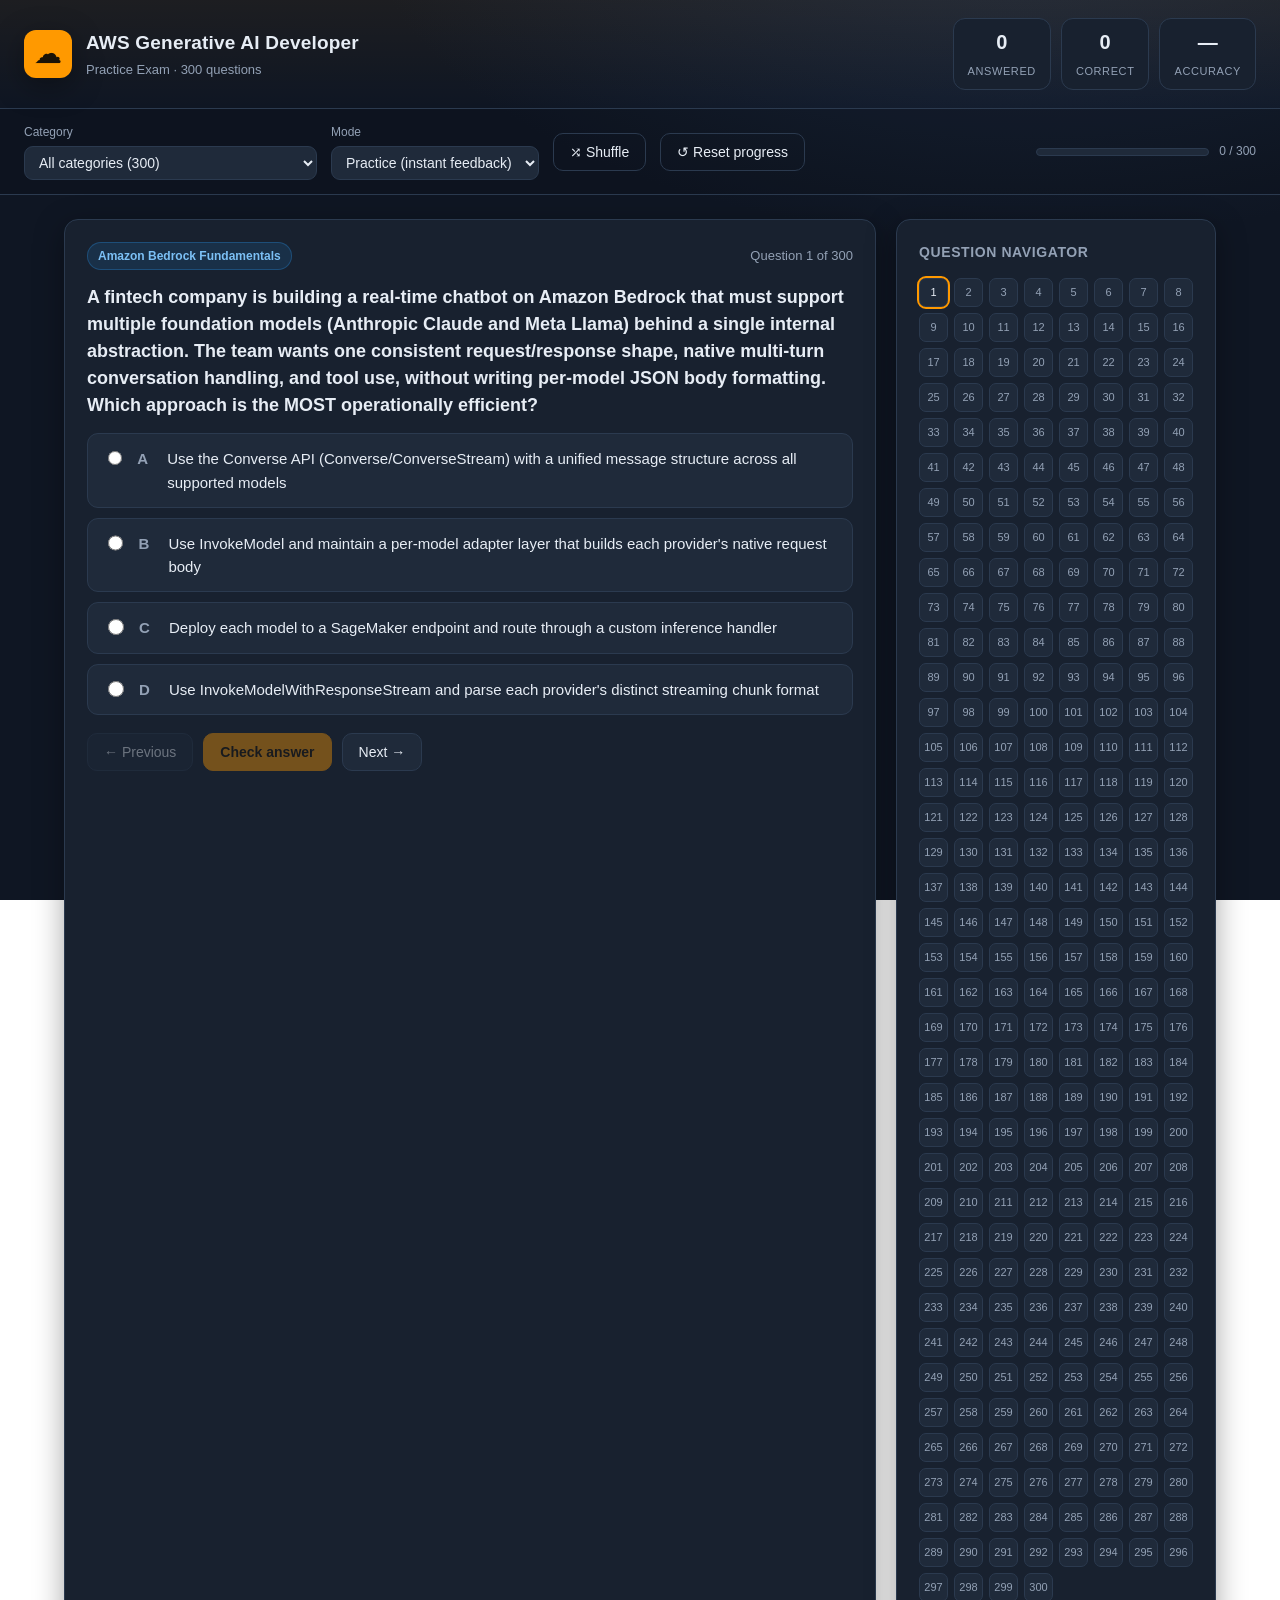
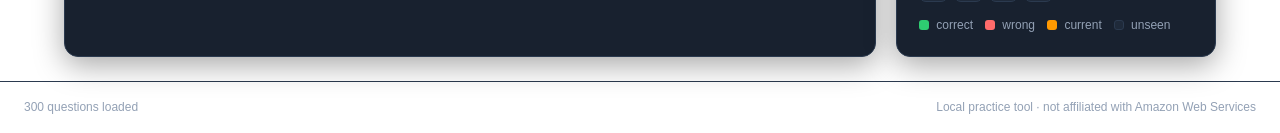
==== GenAI/index.html @ b89aa901 "Add AWS Generative AI Developer (Professional) practice exam webapp 300 scenario-based, professional" ====
<!DOCTYPE html>
<html lang="en">
<head>
  <meta charset="UTF-8" />
  <meta name="viewport" content="width=device-width, initial-scale=1.0" />
  <title>AWS Generative AI Developer — Practice Exam</title>
  <link rel="stylesheet" href="styles.css" />
</head>
<body>
  <header class="topbar">
    <div class="brand">
      <span class="logo">☁︎</span>
      <div>
        <h1>AWS Generative AI Developer</h1>
        <p class="subtitle">Practice Exam · 300 questions</p>
      </div>
    </div>
    <div class="stats" id="stats">
      <div class="stat"><span class="stat-num" id="stat-answered">0</span><span class="stat-label">Answered</span></div>
      <div class="stat"><span class="stat-num" id="stat-correct">0</span><span class="stat-label">Correct</span></div>
      <div class="stat"><span class="stat-num" id="stat-accuracy">—</span><span class="stat-label">Accuracy</span></div>
    </div>
  </header>

  <div class="toolbar">
    <label>Category
      <select id="category-filter"></select>
    </label>
    <label>Mode
      <select id="mode-select">
        <option value="practice">Practice (instant feedback)</option>
        <option value="exam">Exam (reveal at end)</option>
      </select>
    </label>
    <button id="shuffle-btn" class="btn ghost">⤮ Shuffle</button>
    <button id="reset-btn" class="btn ghost">↺ Reset progress</button>
    <div class="spacer"></div>
    <div class="progress-wrap">
      <div class="progress-bar"><div class="progress-fill" id="progress-fill"></div></div>
      <span class="progress-text" id="progress-text">0 / 0</span>
    </div>
  </div>

  <main id="main">
    <section class="card" id="question-card">
      <div class="card-head">
        <span class="badge" id="q-category">—</span>
        <span class="q-index" id="q-index">Question 0 of 0</span>
      </div>
      <h2 class="q-text" id="q-text">Loading questions…</h2>
      <p class="q-hint" id="q-hint"></p>
      <form id="options-form" class="options"></form>
      <div class="feedback" id="feedback" hidden></div>
      <div class="actions">
        <button class="btn" id="prev-btn">← Previous</button>
        <button class="btn primary" id="check-btn">Check answer</button>
        <button class="btn" id="next-btn">Next →</button>
      </div>
    </section>

    <aside class="card grid-card">
      <h3>Question navigator</h3>
      <div class="grid" id="nav-grid"></div>
      <div class="legend">
        <span><i class="dot correct"></i> correct</span>
        <span><i class="dot wrong"></i> wrong</span>
        <span><i class="dot current"></i> current</span>
        <span><i class="dot unseen"></i> unseen</span>
      </div>
    </aside>
  </main>

  <div class="exam-result card" id="exam-result" hidden></div>

  <footer class="foot">
    <span id="foot-status">Loading…</span>
    <span>Local practice tool · not affiliated with Amazon Web Services</span>
  </footer>

  <script src="app.js"></script>
</body>
</html>
---- GenAI/styles.css ----
:root {
  --bg: #0f1623;
  --panel: #18212f;
  --panel-2: #1f2a3a;
  --ink: #e7edf5;
  --muted: #93a1b5;
  --line: #2b3a4f;
  --accent: #ff9900;        /* AWS orange */
  --accent-2: #2688d4;
  --green: #2ecc71;
  --green-bg: #14361f;
  --red: #ff6b6b;
  --red-bg: #3a1a1d;
  --radius: 14px;
  --shadow: 0 8px 30px rgba(0,0,0,.35);
}

* { box-sizing: border-box; }
html, body { margin: 0; padding: 0; }
body {
  background: radial-gradient(1200px 600px at 80% -10%, #1b2940 0%, var(--bg) 55%) fixed;
  color: var(--ink);
  font: 15px/1.55 -apple-system, BlinkMacSystemFont, "Segoe UI", Roboto, Helvetica, Arial, sans-serif;
  min-height: 100vh;
}

.topbar {
  display: flex; align-items: center; justify-content: space-between;
  gap: 16px; padding: 18px 24px; border-bottom: 1px solid var(--line);
  background: linear-gradient(180deg, rgba(255,153,0,.06), transparent);
}
.brand { display: flex; align-items: center; gap: 14px; }
.logo {
  font-size: 28px; width: 48px; height: 48px; display: grid; place-items: center;
  background: var(--accent); color: #1a1206; border-radius: 12px; box-shadow: var(--shadow);
}
.topbar h1 { margin: 0; font-size: 19px; letter-spacing: .2px; }
.subtitle { margin: 2px 0 0; color: var(--muted); font-size: 13px; }

.stats { display: flex; gap: 10px; }
.stat {
  background: var(--panel); border: 1px solid var(--line); border-radius: 12px;
  padding: 8px 14px; min-width: 78px; text-align: center;
}
.stat-num { display: block; font-size: 20px; font-weight: 700; }
.stat-label { color: var(--muted); font-size: 11px; text-transform: uppercase; letter-spacing: .6px; }

.toolbar {
  display: flex; align-items: center; gap: 14px; flex-wrap: wrap;
  padding: 14px 24px; border-bottom: 1px solid var(--line); background: rgba(0,0,0,.12);
}
.toolbar label { color: var(--muted); font-size: 12px; display: flex; flex-direction: column; gap: 4px; }
.toolbar select {
  background: var(--panel-2); color: var(--ink); border: 1px solid var(--line);
  border-radius: 9px; padding: 7px 10px; font-size: 14px; min-width: 160px;
}
.spacer { flex: 1; }
.progress-wrap { display: flex; align-items: center; gap: 10px; min-width: 220px; }
.progress-bar { flex: 1; height: 8px; background: var(--panel-2); border-radius: 99px; overflow: hidden; border: 1px solid var(--line); }
.progress-fill { height: 100%; width: 0%; background: linear-gradient(90deg, var(--accent), #ffc266); transition: width .3s ease; }
.progress-text { color: var(--muted); font-size: 12px; white-space: nowrap; }

main {
  display: grid; grid-template-columns: 1fr 320px; gap: 20px;
  max-width: 1200px; margin: 24px auto; padding: 0 24px;
}
@media (max-width: 900px) { main { grid-template-columns: 1fr; } }

.card {
  background: var(--panel); border: 1px solid var(--line);
  border-radius: var(--radius); padding: 22px; box-shadow: var(--shadow);
}
.card-head { display: flex; align-items: center; justify-content: space-between; margin-bottom: 14px; }
.badge {
  background: rgba(38,136,212,.15); color: #7cc0f5; border: 1px solid rgba(38,136,212,.35);
  padding: 4px 10px; border-radius: 99px; font-size: 12px; font-weight: 600;
}
.q-index { color: var(--muted); font-size: 13px; }
.q-text { font-size: 18px; line-height: 1.5; margin: 4px 0 6px; }
.q-hint { color: var(--accent); font-size: 13px; margin: 0 0 14px; font-weight: 600; }

.options { display: flex; flex-direction: column; gap: 10px; margin: 8px 0 4px; }
.option {
  display: flex; align-items: flex-start; gap: 12px; padding: 13px 15px; cursor: pointer;
  background: var(--panel-2); border: 1px solid var(--line); border-radius: 11px; transition: all .15s ease;
}
.option:hover { border-color: var(--accent-2); }
.option input { margin-top: 3px; accent-color: var(--accent); width: 16px; height: 16px; }
.option .opt-letter { font-weight: 700; color: var(--muted); min-width: 18px; }
.option.correct { background: var(--green-bg); border-color: var(--green); }
.option.wrong { background: var(--red-bg); border-color: var(--red); }
.option.disabled { cursor: default; opacity: .9; }

.feedback { margin: 16px 0 4px; padding: 14px 16px; border-radius: 11px; font-size: 14px; }
.feedback.right { background: var(--green-bg); border: 1px solid var(--green); }
.feedback.wrong { background: var(--red-bg); border: 1px solid var(--red); }
.feedback .verdict { font-weight: 700; display: block; margin-bottom: 6px; }
.feedback .explain { color: var(--ink); }

.actions { display: flex; gap: 10px; margin-top: 18px; }
.btn {
  background: var(--panel-2); color: var(--ink); border: 1px solid var(--line);
  border-radius: 10px; padding: 10px 16px; font-size: 14px; cursor: pointer; transition: all .15s ease;
}
.btn:hover { border-color: var(--accent-2); }
.btn:disabled { opacity: .4; cursor: not-allowed; }
.btn.primary { background: var(--accent); color: #1a1206; border-color: var(--accent); font-weight: 700; }
.btn.primary:hover { filter: brightness(1.05); }
.btn.ghost { background: transparent; }

.grid-card h3 { margin: 0 0 14px; font-size: 14px; color: var(--muted); text-transform: uppercase; letter-spacing: .6px; }
.grid { display: grid; grid-template-columns: repeat(8, 1fr); gap: 6px; }
.grid button {
  aspect-ratio: 1; border: 1px solid var(--line); background: var(--panel-2); color: var(--muted);
  border-radius: 7px; font-size: 11px; cursor: pointer; padding: 0;
}
.grid button.current { outline: 2px solid var(--accent); color: var(--ink); }
.grid button.correct { background: var(--green); color: #06210f; border-color: var(--green); }
.grid button.wrong { background: var(--red); color: #2a0a0c; border-color: var(--red); }
.legend { display: flex; flex-wrap: wrap; gap: 12px; margin-top: 14px; color: var(--muted); font-size: 12px; }
.legend i.dot { display: inline-block; width: 10px; height: 10px; border-radius: 3px; margin-right: 4px; vertical-align: middle; }
.dot.correct { background: var(--green); } .dot.wrong { background: var(--red); }
.dot.current { background: var(--accent); } .dot.unseen { background: var(--panel-2); border: 1px solid var(--line); }

.exam-result { max-width: 1200px; margin: 0 auto 24px; padding: 24px; }
.exam-result h2 { margin-top: 0; }
.score-big { font-size: 42px; font-weight: 800; color: var(--accent); }

.foot {
  display: flex; justify-content: space-between; gap: 16px; flex-wrap: wrap;
  padding: 16px 24px; color: var(--muted); font-size: 12px; border-top: 1px solid var(--line); margin-top: 20px;
}
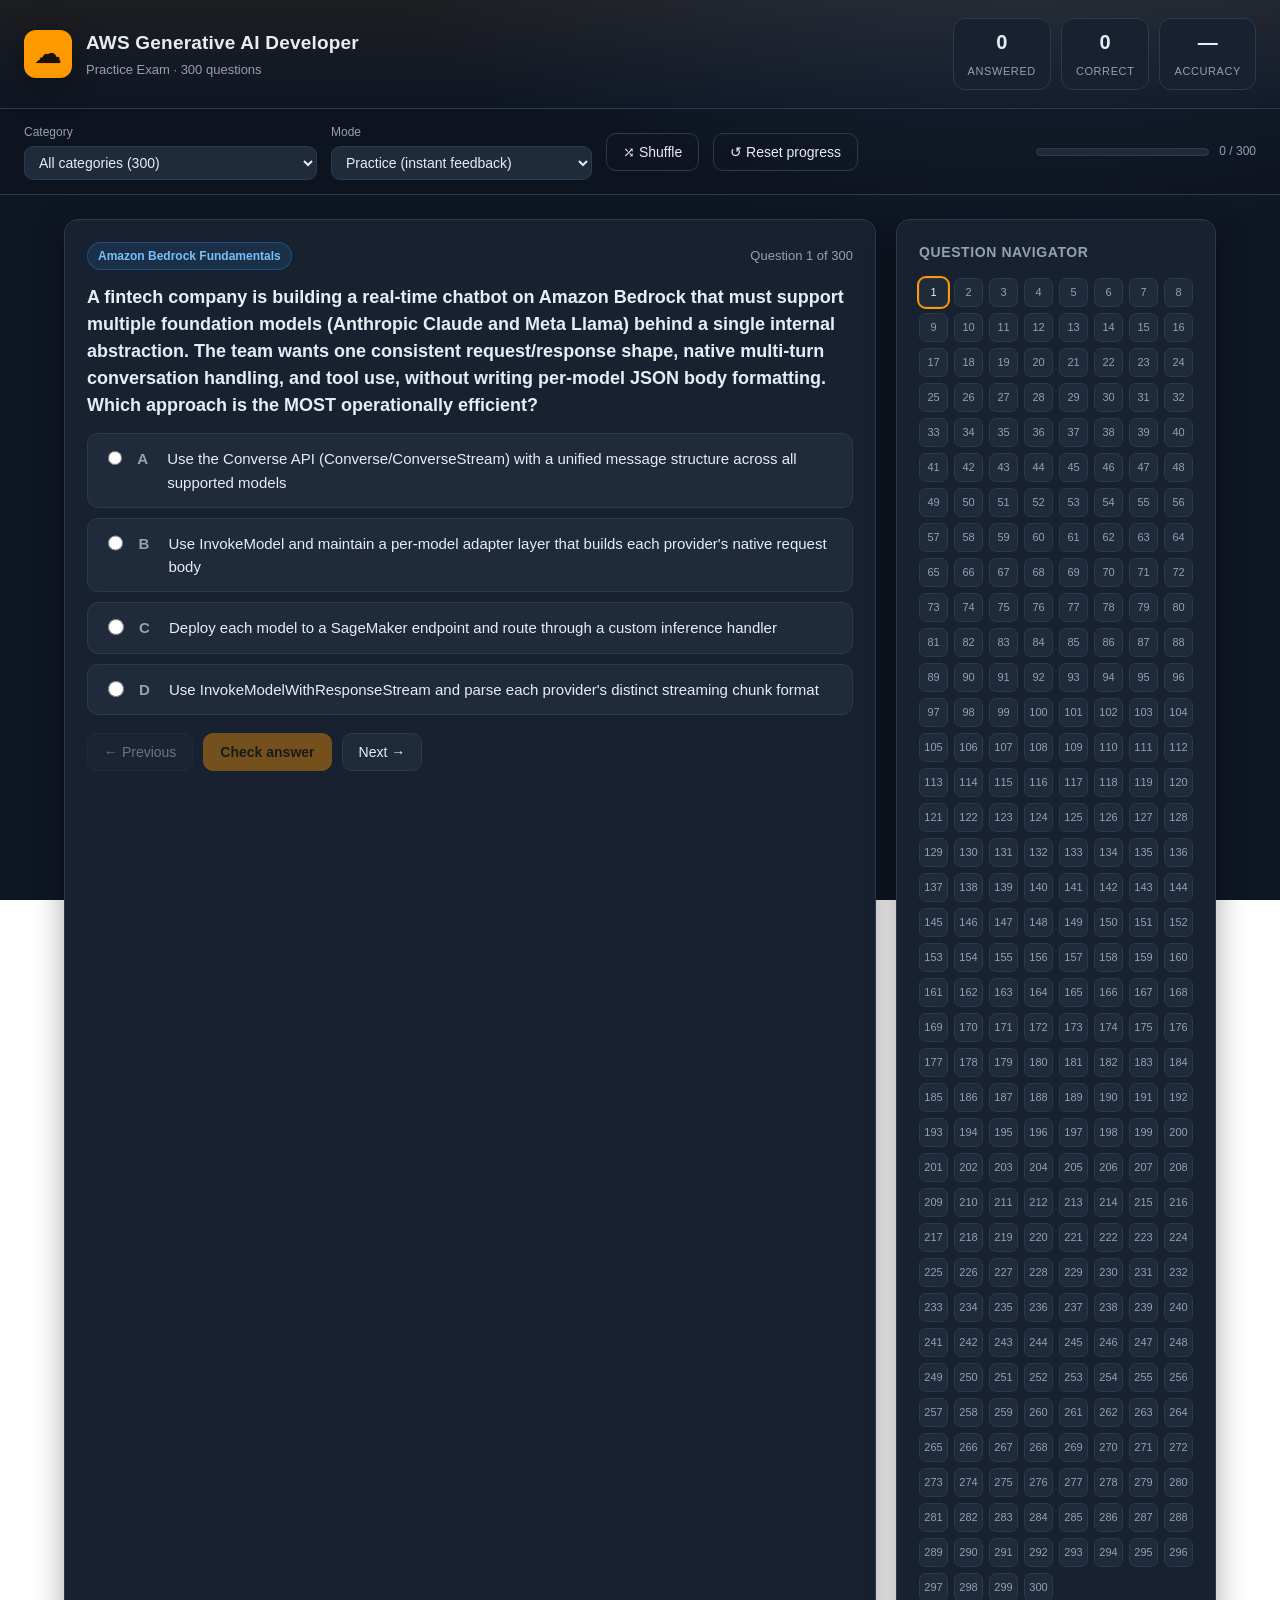
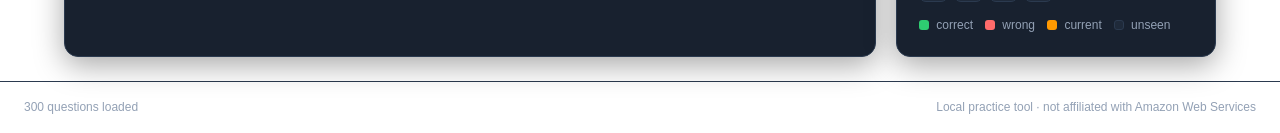
==== commit 07b7ce1e: "Add timed full-length mock-exam mode to GenAI practice app 65 random questions balanced across all 1" ====
--- a/GenAI/index.html
+++ b/GenAI/index.html
@@ -16,6 +16,7 @@
       </div>
     </div>
     <div class="stats" id="stats">
+      <div class="stat timer" id="timer" hidden><span class="stat-num" id="timer-num">--:--</span><span class="stat-label">Time left</span></div>
       <div class="stat"><span class="stat-num" id="stat-answered">0</span><span class="stat-label">Answered</span></div>
       <div class="stat"><span class="stat-num" id="stat-correct">0</span><span class="stat-label">Correct</span></div>
       <div class="stat"><span class="stat-num" id="stat-accuracy">—</span><span class="stat-label">Accuracy</span></div>
@@ -30,6 +31,7 @@
       <select id="mode-select">
         <option value="practice">Practice (instant feedback)</option>
         <option value="exam">Exam (reveal at end)</option>
+        <option value="mock">Mock exam (timed, 65 Q / 130 min)</option>
       </select>
     </label>
     <button id="shuffle-btn" class="btn ghost">⤮ Shuffle</button>
@@ -40,6 +42,19 @@
       <span class="progress-text" id="progress-text">0 / 0</span>
     </div>
   </div>
+
+  <section class="mock-start card" id="mock-start" hidden>
+    <h2>Full-length timed mock exam</h2>
+    <p class="mock-lead">Simulates the real testing experience at professional difficulty.</p>
+    <ul class="mock-facts">
+      <li><strong>65</strong> questions, drawn at random and balanced across all 10 domains</li>
+      <li><strong>130 minutes</strong> on a countdown timer — the exam auto-submits when time runs out</li>
+      <li><strong>No feedback</strong> during the exam; you can flag/revisit any question via the navigator</li>
+      <li>Scored at the end with a <strong>per-domain breakdown</strong> and full answer review (passing ≈ 72%)</li>
+    </ul>
+    <button id="start-mock-btn" class="btn primary">Start mock exam</button>
+    <button id="cancel-mock-btn" class="btn ghost" hidden>Cancel</button>
+  </section>
 
   <main id="main">
     <section class="card" id="question-card">
--- a/GenAI/styles.css
+++ b/GenAI/styles.css
@@ -126,6 +126,28 @@
 .exam-result h2 { margin-top: 0; }
 .score-big { font-size: 42px; font-weight: 800; color: var(--accent); }
 
+.stat.timer .stat-num { color: var(--accent-2); font-variant-numeric: tabular-nums; }
+.stat.timer.warn { border-color: var(--red); animation: pulse 1s infinite; }
+.stat.timer.warn .stat-num { color: var(--red); }
+@keyframes pulse { 0%,100% { opacity: 1; } 50% { opacity: .55; } }
+
+.mock-start { max-width: 1200px; margin: 24px auto 0; padding: 26px; }
+.mock-start h2 { margin: 0 0 6px; }
+.mock-lead { color: var(--muted); margin: 0 0 16px; }
+.mock-facts { margin: 0 0 20px; padding-left: 20px; display: flex; flex-direction: column; gap: 8px; }
+.mock-facts li { line-height: 1.5; }
+.mock-facts strong { color: var(--accent); }
+
+.grid button.answered { color: var(--ink); border-color: var(--accent-2); background: #1c2c40; }
+
+.breakdown { width: 100%; border-collapse: collapse; margin: 16px 0; }
+.breakdown th, .breakdown td { text-align: left; padding: 8px 10px; border-bottom: 1px solid var(--line); font-size: 14px; }
+.breakdown th { color: var(--muted); font-weight: 600; font-size: 12px; text-transform: uppercase; letter-spacing: .5px; }
+.breakdown td.num { text-align: right; font-variant-numeric: tabular-nums; }
+.bar-mini { height: 7px; background: var(--panel-2); border-radius: 99px; overflow: hidden; min-width: 90px; }
+.bar-mini > i { display: block; height: 100%; background: linear-gradient(90deg, var(--accent), #ffc266); }
+.result-actions { display: flex; gap: 10px; margin-top: 16px; flex-wrap: wrap; }
+
 .foot {
   display: flex; justify-content: space-between; gap: 16px; flex-wrap: wrap;
   padding: 16px 24px; color: var(--muted); font-size: 12px; border-top: 1px solid var(--line); margin-top: 20px;
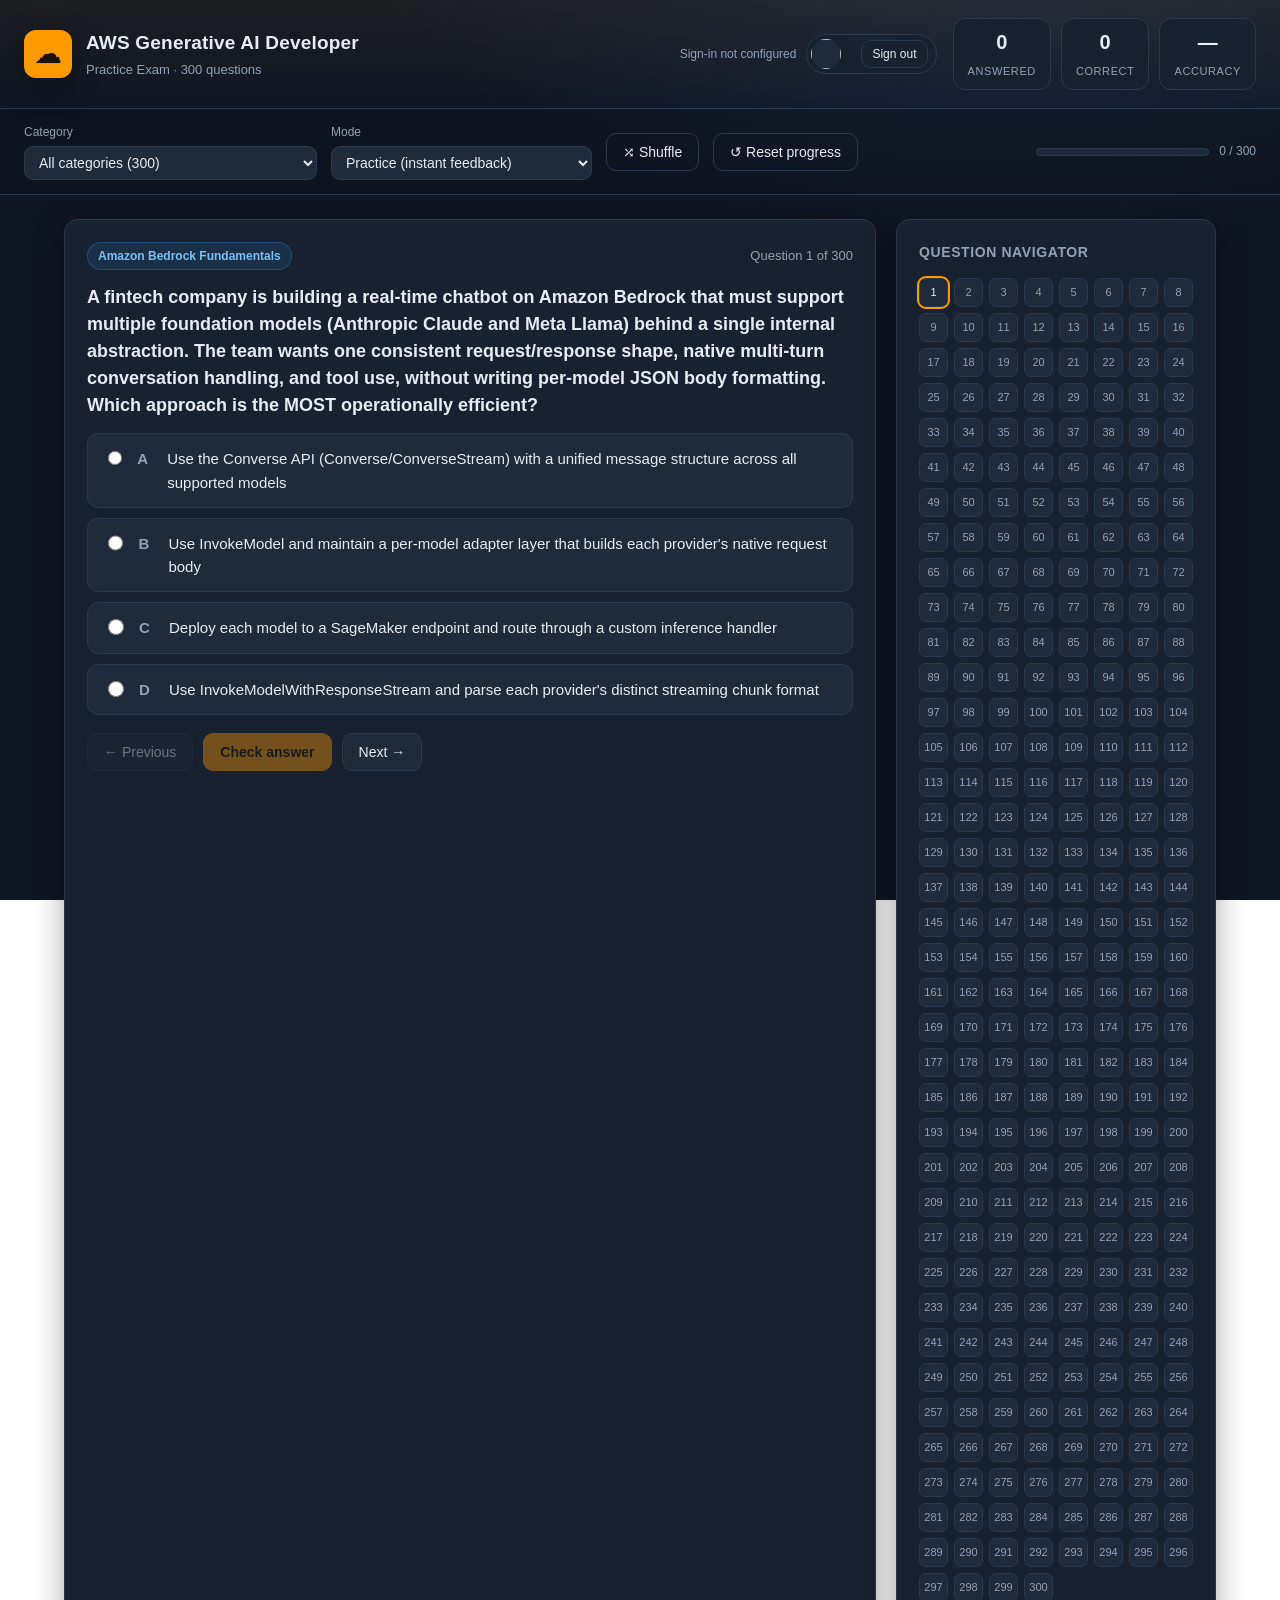
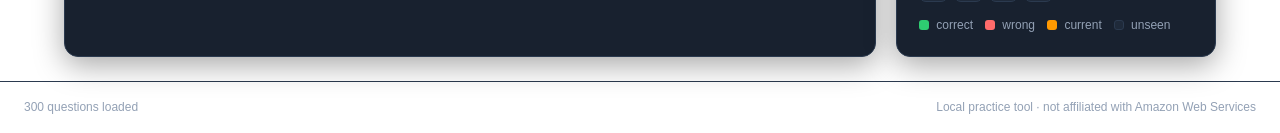
==== commit cbb427ba: "Add Google Sign-In with per-user progress to GenAI app Client-side Google Identity Services button; " ====
--- a/GenAI/index.html
+++ b/GenAI/index.html
@@ -5,6 +5,7 @@
   <meta name="viewport" content="width=device-width, initial-scale=1.0" />
   <title>AWS Generative AI Developer — Practice Exam</title>
   <link rel="stylesheet" href="styles.css" />
+  <script src="https://accounts.google.com/gsi/client" async defer></script>
 </head>
 <body>
   <header class="topbar">
@@ -15,11 +16,22 @@
         <p class="subtitle">Practice Exam · 300 questions</p>
       </div>
     </div>
-    <div class="stats" id="stats">
-      <div class="stat timer" id="timer" hidden><span class="stat-num" id="timer-num">--:--</span><span class="stat-label">Time left</span></div>
-      <div class="stat"><span class="stat-num" id="stat-answered">0</span><span class="stat-label">Answered</span></div>
-      <div class="stat"><span class="stat-num" id="stat-correct">0</span><span class="stat-label">Correct</span></div>
-      <div class="stat"><span class="stat-num" id="stat-accuracy">—</span><span class="stat-label">Accuracy</span></div>
+    <div class="topbar-right">
+      <div class="auth" id="auth">
+        <div id="g-signin"></div>
+        <span class="auth-hint" id="auth-hint" hidden></span>
+        <div class="user-chip" id="user-chip" hidden>
+          <img id="user-avatar" class="user-avatar" alt="" referrerpolicy="no-referrer" />
+          <span class="user-name" id="user-name"></span>
+          <button id="signout-btn" class="btn ghost">Sign out</button>
+        </div>
+      </div>
+      <div class="stats" id="stats">
+        <div class="stat timer" id="timer" hidden><span class="stat-num" id="timer-num">--:--</span><span class="stat-label">Time left</span></div>
+        <div class="stat"><span class="stat-num" id="stat-answered">0</span><span class="stat-label">Answered</span></div>
+        <div class="stat"><span class="stat-num" id="stat-correct">0</span><span class="stat-label">Correct</span></div>
+        <div class="stat"><span class="stat-num" id="stat-accuracy">—</span><span class="stat-label">Accuracy</span></div>
+      </div>
     </div>
   </header>
 
--- a/GenAI/styles.css
+++ b/GenAI/styles.css
@@ -126,6 +126,14 @@
 .exam-result h2 { margin-top: 0; }
 .score-big { font-size: 42px; font-weight: 800; color: var(--accent); }
 
+.topbar-right { display: flex; align-items: center; gap: 16px; flex-wrap: wrap; justify-content: flex-end; }
+.auth { display: flex; align-items: center; gap: 10px; min-height: 40px; }
+.auth-hint { color: var(--muted); font-size: 12px; }
+.user-chip { display: flex; align-items: center; gap: 10px; background: var(--panel); border: 1px solid var(--line); border-radius: 99px; padding: 4px 8px 4px 4px; }
+.user-avatar { width: 30px; height: 30px; border-radius: 50%; object-fit: cover; background: var(--panel-2); }
+.user-name { font-size: 13px; font-weight: 600; max-width: 160px; overflow: hidden; text-overflow: ellipsis; white-space: nowrap; }
+.user-chip .btn { padding: 6px 10px; font-size: 12px; }
+
 .stat.timer .stat-num { color: var(--accent-2); font-variant-numeric: tabular-nums; }
 .stat.timer.warn { border-color: var(--red); animation: pulse 1s infinite; }
 .stat.timer.warn .stat-num { color: var(--red); }
